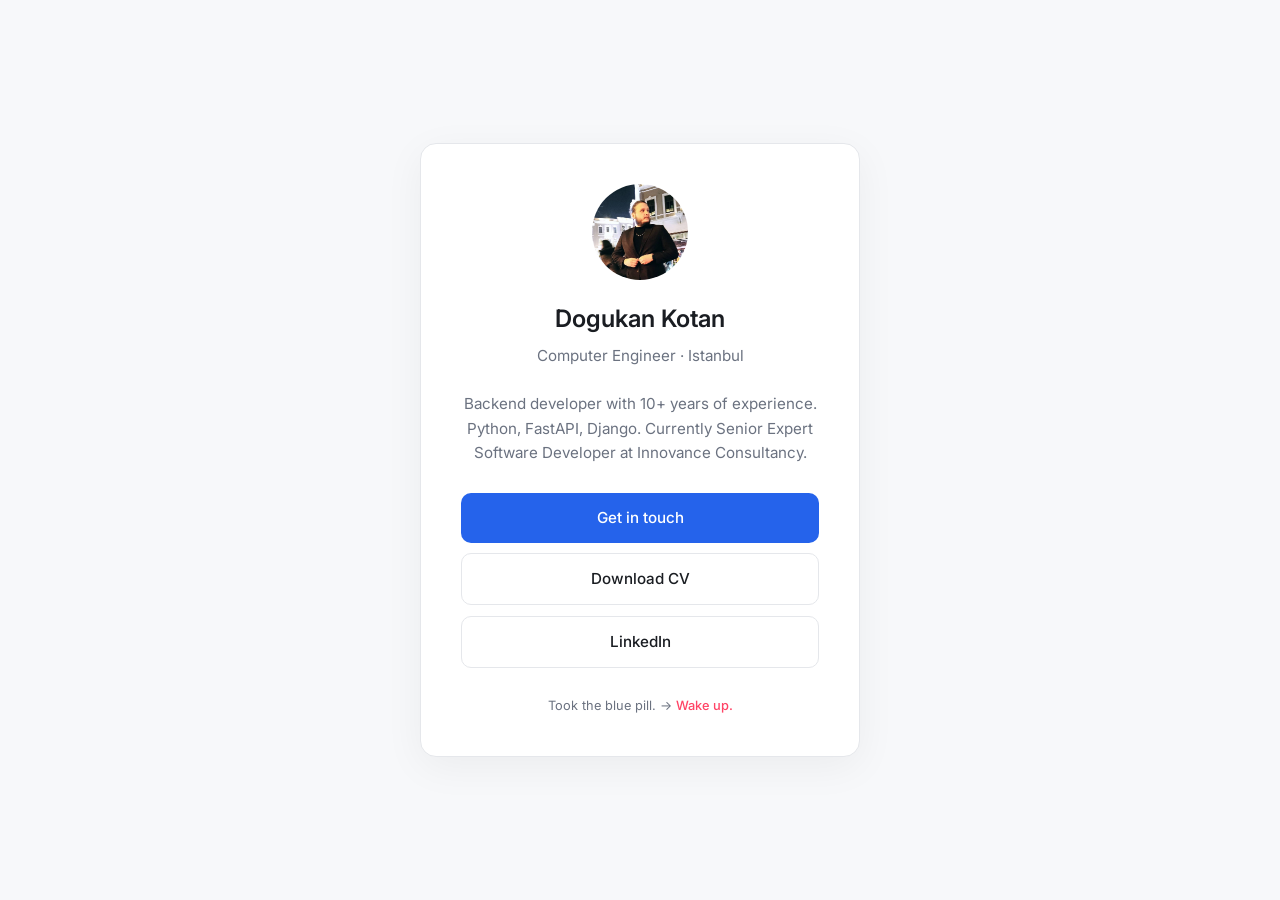
==== blue.html @ e7d3eeba "Add Matrix-style pill choice gateway and blue pill page" ====
<!DOCTYPE html>
<html lang="en">
<head>
    <meta charset="UTF-8">
    <meta name="viewport" content="width=device-width, initial-scale=1.0">
    <title>Dogukan Kotan</title>
    <link rel="preconnect" href="https://fonts.googleapis.com">
    <link rel="preconnect" href="https://fonts.gstatic.com" crossorigin>
    <link href="https://fonts.googleapis.com/css2?family=Inter:wght@400;500;600&display=swap" rel="stylesheet">
    <style>
        *, *::before, *::after { box-sizing: border-box; margin: 0; padding: 0; }

        :root {
            --bg: #f7f8fa;
            --card: #ffffff;
            --text: #1a1d22;
            --muted: #6b7280;
            --line: #e5e7eb;
            --blue: #2563eb;
        }

        body {
            background: var(--bg);
            color: var(--text);
            font-family: 'Inter', -apple-system, sans-serif;
            line-height: 1.6;
            min-height: 100vh;
            display: flex;
            align-items: center;
            justify-content: center;
            padding: 2rem;
        }

        .card {
            background: var(--card);
            border: 1px solid var(--line);
            border-radius: 16px;
            padding: 2.5rem;
            max-width: 440px;
            width: 100%;
            box-shadow: 0 10px 40px rgba(0, 0, 0, 0.05);
            text-align: center;
        }

        .avatar {
            width: 96px;
            height: 96px;
            border-radius: 50%;
            object-fit: cover;
            margin: 0 auto 1.25rem;
            display: block;
        }

        h1 {
            font-size: 1.5rem;
            font-weight: 600;
            margin-bottom: 0.35rem;
        }

        .role {
            color: var(--muted);
            font-size: 0.95rem;
            margin-bottom: 1.5rem;
        }

        p.bio {
            color: var(--muted);
            font-size: 0.95rem;
            margin-bottom: 1.75rem;
        }

        .links {
            display: flex;
            flex-direction: column;
            gap: 0.65rem;
        }

        .links a {
            display: block;
            padding: 0.8rem 1rem;
            border-radius: 10px;
            text-decoration: none;
            font-size: 0.95rem;
            font-weight: 500;
            transition: transform 0.15s ease, background 0.15s ease;
        }

        .links a:hover { transform: translateY(-2px); }

        .btn-primary { background: var(--blue); color: #fff; }
        .btn-primary:hover { background: #1d4ed8; }

        .btn-ghost {
            background: transparent;
            color: var(--text);
            border: 1px solid var(--line);
        }
        .btn-ghost:hover { background: #f3f4f6; }

        .back {
            margin-top: 1.75rem;
            font-size: 0.8rem;
            color: var(--muted);
        }
        .back a { color: #ff4466; text-decoration: none; font-weight: 500; }
        .back a:hover { text-decoration: underline; }
    </style>
</head>
<body>
    <main class="card">
        <img src="images/me.jpeg" alt="Dogukan Kotan" class="avatar">
        <h1>Dogukan Kotan</h1>
        <p class="role">Computer Engineer · Istanbul</p>
        <p class="bio">
            Backend developer with 10+ years of experience. Python, FastAPI, Django.
            Currently Senior Expert Software Developer at Innovance Consultancy.
        </p>
        <div class="links">
            <a href="mailto:me@dogukankotan.com" class="btn-primary">Get in touch</a>
            <a href="cv.html" target="_blank" rel="noopener noreferrer" class="btn-ghost">Download CV</a>
            <a href="https://www.linkedin.com/in/dogukankotan/" target="_blank" rel="noopener noreferrer" class="btn-ghost">LinkedIn</a>
        </div>
        <p class="back">
            Took the blue pill. → <a href="index.html">Wake up.</a>
        </p>
    </main>
</body>
</html>
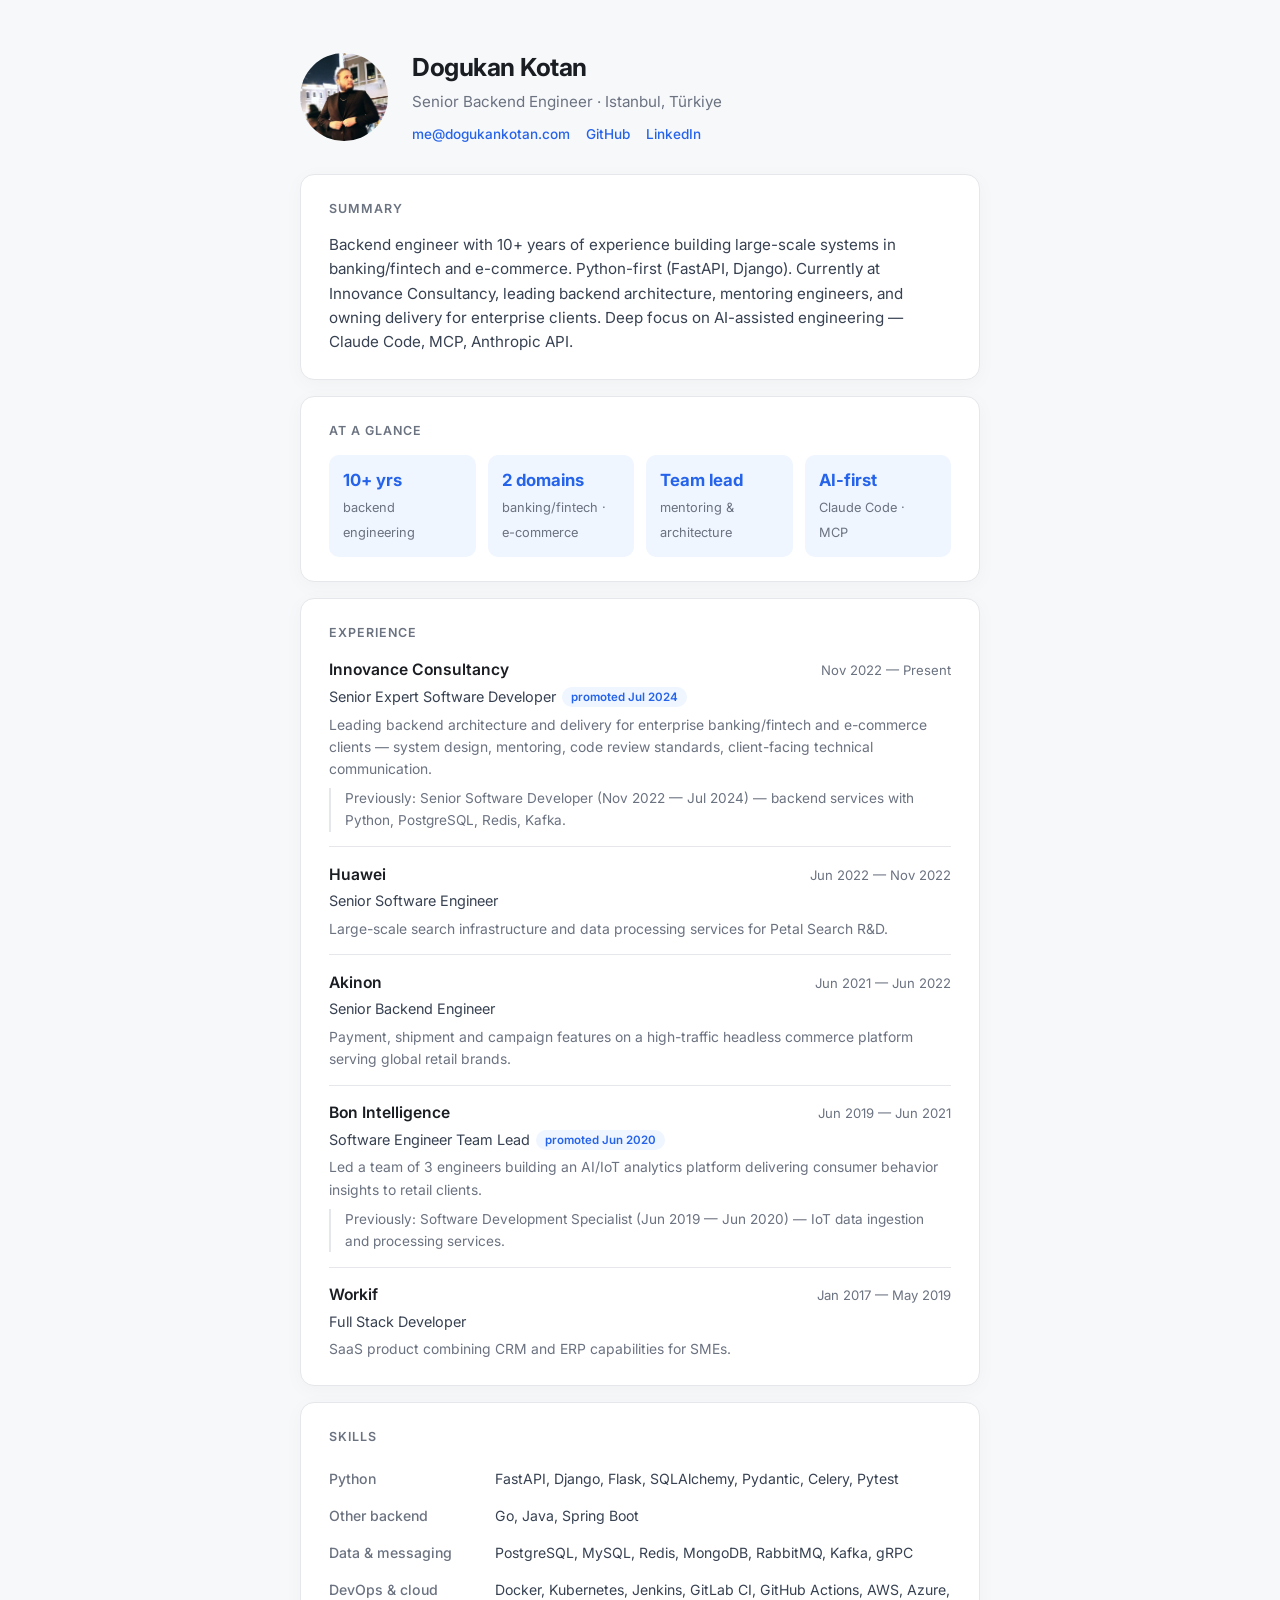
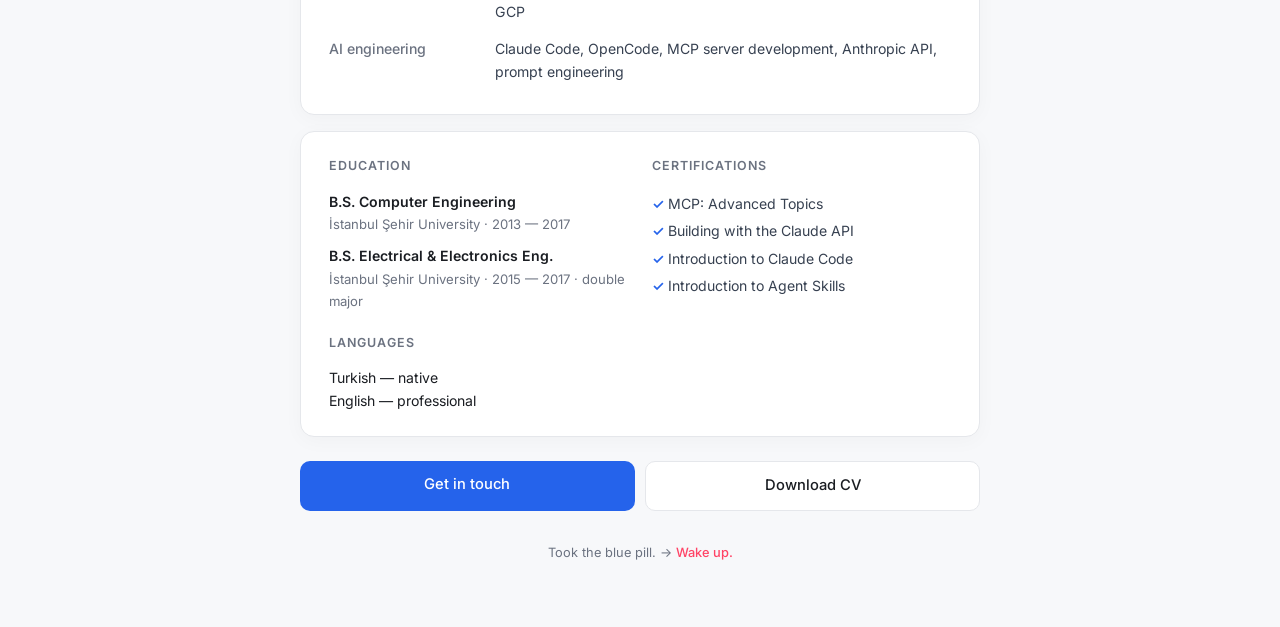
==== commit 45687a18: "refactor: update CV layout and content for clarity and consistency - Enhanced print styles in cv.css" ====
--- a/blue.html
+++ b/blue.html
@@ -3,10 +3,10 @@
 <head>
     <meta charset="UTF-8">
     <meta name="viewport" content="width=device-width, initial-scale=1.0">
-    <title>Dogukan Kotan</title>
+    <title>Dogukan Kotan — Senior Backend Engineer</title>
     <link rel="preconnect" href="https://fonts.googleapis.com">
     <link rel="preconnect" href="https://fonts.gstatic.com" crossorigin>
-    <link href="https://fonts.googleapis.com/css2?family=Inter:wght@400;500;600&display=swap" rel="stylesheet">
+    <link href="https://fonts.googleapis.com/css2?family=Inter:wght@400;500;600;700&display=swap" rel="stylesheet">
     <style>
         *, *::before, *::after { box-sizing: border-box; margin: 0; padding: 0; }
 
@@ -17,6 +17,7 @@
             --muted: #6b7280;
             --line: #e5e7eb;
             --blue: #2563eb;
+            --blue-soft: #eff6ff;
         }
 
         body {
@@ -24,63 +25,201 @@
             color: var(--text);
             font-family: 'Inter', -apple-system, sans-serif;
             line-height: 1.6;
-            min-height: 100vh;
+            padding: 3rem 1.25rem 4rem;
+        }
+
+        .page {
+            max-width: 680px;
+            margin: 0 auto;
+        }
+
+        /* ── Header ── */
+        .header {
             display: flex;
             align-items: center;
-            justify-content: center;
-            padding: 2rem;
-        }
-
-        .card {
+            gap: 1.5rem;
+            margin-bottom: 1.75rem;
+        }
+
+        .avatar {
+            width: 88px;
+            height: 88px;
+            border-radius: 50%;
+            object-fit: cover;
+            flex-shrink: 0;
+        }
+
+        h1 {
+            font-size: 1.55rem;
+            font-weight: 700;
+            letter-spacing: -0.02em;
+        }
+
+        .role {
+            color: var(--muted);
+            font-size: 0.95rem;
+            margin-top: 0.15rem;
+        }
+
+        .contact-row {
+            display: flex;
+            flex-wrap: wrap;
+            gap: 0.4rem 1rem;
+            margin-top: 0.6rem;
+            font-size: 0.85rem;
+        }
+
+        .contact-row a {
+            color: var(--blue);
+            text-decoration: none;
+            font-weight: 500;
+        }
+
+        .contact-row a:hover { text-decoration: underline; }
+
+        /* ── Sections ── */
+        section {
             background: var(--card);
             border: 1px solid var(--line);
-            border-radius: 16px;
-            padding: 2.5rem;
-            max-width: 440px;
-            width: 100%;
-            box-shadow: 0 10px 40px rgba(0, 0, 0, 0.05);
-            text-align: center;
-        }
-
-        .avatar {
-            width: 96px;
-            height: 96px;
-            border-radius: 50%;
-            object-fit: cover;
-            margin: 0 auto 1.25rem;
+            border-radius: 14px;
+            padding: 1.5rem 1.75rem;
+            margin-bottom: 1rem;
+            box-shadow: 0 4px 20px rgba(0, 0, 0, 0.03);
+        }
+
+        h2 {
+            font-size: 0.78rem;
+            font-weight: 600;
+            text-transform: uppercase;
+            letter-spacing: 0.08em;
+            color: var(--muted);
+            margin-bottom: 0.9rem;
+        }
+
+        .summary { font-size: 0.95rem; color: #374151; }
+
+        /* ── Highlights ── */
+        .highlights {
+            display: grid;
+            grid-template-columns: repeat(auto-fit, minmax(140px, 1fr));
+            gap: 0.75rem;
+        }
+
+        .highlight {
+            background: var(--blue-soft);
+            border-radius: 10px;
+            padding: 0.75rem 0.9rem;
+        }
+
+        .highlight strong {
             display: block;
-        }
-
-        h1 {
-            font-size: 1.5rem;
+            font-size: 1.05rem;
+            font-weight: 700;
+            color: var(--blue);
+        }
+
+        .highlight span {
+            font-size: 0.8rem;
+            color: var(--muted);
+        }
+
+        /* ── Experience ── */
+        .job { padding: 0.9rem 0; border-bottom: 1px solid var(--line); }
+        .job:first-of-type { padding-top: 0; }
+        .job:last-child { border-bottom: none; padding-bottom: 0; }
+
+        .job-head {
+            display: flex;
+            justify-content: space-between;
+            align-items: baseline;
+            gap: 1rem;
+            flex-wrap: wrap;
+        }
+
+        .job-company { font-weight: 600; font-size: 0.98rem; }
+        .job-dates { color: var(--muted); font-size: 0.82rem; white-space: nowrap; }
+
+        .job-role {
+            font-size: 0.9rem;
+            color: #374151;
+            margin-top: 0.15rem;
+        }
+
+        .promoted {
+            display: inline-block;
+            background: var(--blue-soft);
+            color: var(--blue);
+            font-size: 0.72rem;
             font-weight: 600;
-            margin-bottom: 0.35rem;
-        }
-
-        .role {
-            color: var(--muted);
-            font-size: 0.95rem;
-            margin-bottom: 1.5rem;
-        }
-
-        p.bio {
-            color: var(--muted);
-            font-size: 0.95rem;
-            margin-bottom: 1.75rem;
-        }
-
+            border-radius: 999px;
+            padding: 0.05rem 0.55rem;
+            margin-left: 0.4rem;
+            vertical-align: 1px;
+        }
+
+        .job-desc {
+            font-size: 0.87rem;
+            color: var(--muted);
+            margin-top: 0.35rem;
+        }
+
+        .job-prev {
+            font-size: 0.85rem;
+            color: var(--muted);
+            margin-top: 0.5rem;
+            padding-left: 0.9rem;
+            border-left: 2px solid var(--line);
+        }
+
+        /* ── Skills ── */
+        .skill-row {
+            display: grid;
+            grid-template-columns: 150px 1fr;
+            gap: 1rem;
+            padding: 0.45rem 0;
+            font-size: 0.88rem;
+        }
+
+        .skill-row dt { color: var(--muted); font-weight: 500; }
+        .skill-row dd { color: #374151; }
+
+        /* ── Footer grid: education / languages ── */
+        .meta-grid {
+            display: grid;
+            grid-template-columns: 1fr 1fr;
+            gap: 1.5rem;
+        }
+
+        @media (max-width: 540px) {
+            .meta-grid { grid-template-columns: 1fr; }
+            .skill-row { grid-template-columns: 1fr; gap: 0.1rem; }
+            .header { flex-direction: column; text-align: center; }
+            .contact-row { justify-content: center; }
+        }
+
+        .meta-item { font-size: 0.88rem; }
+        .meta-item .t { font-weight: 600; }
+        .meta-item .s { color: var(--muted); font-size: 0.82rem; }
+
+        ul.plain { list-style: none; }
+        ul.plain li { font-size: 0.88rem; color: #374151; padding: 0.15rem 0; }
+        ul.plain li::before { content: '✓ '; color: var(--blue); font-weight: 600; }
+
+        /* ── CTA ── */
         .links {
             display: flex;
-            flex-direction: column;
+            flex-wrap: wrap;
             gap: 0.65rem;
+            margin-top: 1.5rem;
         }
 
         .links a {
-            display: block;
-            padding: 0.8rem 1rem;
+            flex: 1 1 140px;
+            text-align: center;
+            padding: 0.75rem 1rem;
             border-radius: 10px;
             text-decoration: none;
-            font-size: 0.95rem;
+            font-size: 0.92rem;
             font-weight: 500;
             transition: transform 0.15s ease, background 0.15s ease;
         }
@@ -91,35 +230,154 @@
         .btn-primary:hover { background: #1d4ed8; }
 
         .btn-ghost {
-            background: transparent;
+            background: var(--card);
             color: var(--text);
             border: 1px solid var(--line);
         }
         .btn-ghost:hover { background: #f3f4f6; }
 
         .back {
-            margin-top: 1.75rem;
+            margin-top: 2rem;
             font-size: 0.8rem;
             color: var(--muted);
+            text-align: center;
         }
         .back a { color: #ff4466; text-decoration: none; font-weight: 500; }
         .back a:hover { text-decoration: underline; }
     </style>
 </head>
 <body>
-    <main class="card">
-        <img src="images/me.jpeg" alt="Dogukan Kotan" class="avatar">
-        <h1>Dogukan Kotan</h1>
-        <p class="role">Computer Engineer · Istanbul</p>
-        <p class="bio">
-            Backend developer with 10+ years of experience. Python, FastAPI, Django.
-            Currently Senior Expert Software Developer at Innovance Consultancy.
-        </p>
+    <main class="page">
+
+        <div class="header">
+            <img src="images/me.jpeg" alt="Dogukan Kotan" class="avatar">
+            <div>
+                <h1>Dogukan Kotan</h1>
+                <p class="role">Senior Backend Engineer · Istanbul, Türkiye</p>
+                <div class="contact-row">
+                    <a href="mailto:me@dogukankotan.com">me@dogukankotan.com</a>
+                    <a href="https://github.com/dogukankotan" target="_blank" rel="noopener noreferrer">GitHub</a>
+                    <a href="https://www.linkedin.com/in/dogukankotan/" target="_blank" rel="noopener noreferrer">LinkedIn</a>
+                </div>
+            </div>
+        </div>
+
+        <section>
+            <h2>Summary</h2>
+            <p class="summary">
+                Backend engineer with 10+ years of experience building large-scale systems in
+                banking/fintech and e-commerce. Python-first (FastAPI, Django). Currently at
+                Innovance Consultancy, leading backend architecture, mentoring engineers, and
+                owning delivery for enterprise clients. Deep focus on AI-assisted engineering —
+                Claude Code, MCP, Anthropic API.
+            </p>
+        </section>
+
+        <section>
+            <h2>At a glance</h2>
+            <div class="highlights">
+                <div class="highlight"><strong>10+ yrs</strong><span>backend engineering</span></div>
+                <div class="highlight"><strong>2 domains</strong><span>banking/fintech · e-commerce</span></div>
+                <div class="highlight"><strong>Team lead</strong><span>mentoring &amp; architecture</span></div>
+                <div class="highlight"><strong>AI-first</strong><span>Claude Code · MCP</span></div>
+            </div>
+        </section>
+
+        <section>
+            <h2>Experience</h2>
+
+            <div class="job">
+                <div class="job-head">
+                    <span class="job-company">Innovance Consultancy</span>
+                    <span class="job-dates">Nov 2022 — Present</span>
+                </div>
+                <p class="job-role">Senior Expert Software Developer<span class="promoted">promoted Jul 2024</span></p>
+                <p class="job-desc">
+                    Leading backend architecture and delivery for enterprise banking/fintech and
+                    e-commerce clients — system design, mentoring, code review standards, client-facing
+                    technical communication.
+                </p>
+                <p class="job-prev">Previously: Senior Software Developer (Nov 2022 — Jul 2024) — backend services with Python, PostgreSQL, Redis, Kafka.</p>
+            </div>
+
+            <div class="job">
+                <div class="job-head">
+                    <span class="job-company">Huawei</span>
+                    <span class="job-dates">Jun 2022 — Nov 2022</span>
+                </div>
+                <p class="job-role">Senior Software Engineer</p>
+                <p class="job-desc">Large-scale search infrastructure and data processing services for Petal Search R&amp;D.</p>
+            </div>
+
+            <div class="job">
+                <div class="job-head">
+                    <span class="job-company">Akinon</span>
+                    <span class="job-dates">Jun 2021 — Jun 2022</span>
+                </div>
+                <p class="job-role">Senior Backend Engineer</p>
+                <p class="job-desc">Payment, shipment and campaign features on a high-traffic headless commerce platform serving global retail brands.</p>
+            </div>
+
+            <div class="job">
+                <div class="job-head">
+                    <span class="job-company">Bon Intelligence</span>
+                    <span class="job-dates">Jun 2019 — Jun 2021</span>
+                </div>
+                <p class="job-role">Software Engineer Team Lead<span class="promoted">promoted Jun 2020</span></p>
+                <p class="job-desc">Led a team of 3 engineers building an AI/IoT analytics platform delivering consumer behavior insights to retail clients.</p>
+                <p class="job-prev">Previously: Software Development Specialist (Jun 2019 — Jun 2020) — IoT data ingestion and processing services.</p>
+            </div>
+
+            <div class="job">
+                <div class="job-head">
+                    <span class="job-company">Workif</span>
+                    <span class="job-dates">Jan 2017 — May 2019</span>
+                </div>
+                <p class="job-role">Full Stack Developer</p>
+                <p class="job-desc">SaaS product combining CRM and ERP capabilities for SMEs.</p>
+            </div>
+        </section>
+
+        <section>
+            <h2>Skills</h2>
+            <dl>
+                <div class="skill-row"><dt>Python</dt><dd>FastAPI, Django, Flask, SQLAlchemy, Pydantic, Celery, Pytest</dd></div>
+                <div class="skill-row"><dt>Other backend</dt><dd>Go, Java, Spring Boot</dd></div>
+                <div class="skill-row"><dt>Data &amp; messaging</dt><dd>PostgreSQL, MySQL, Redis, MongoDB, RabbitMQ, Kafka, gRPC</dd></div>
+                <div class="skill-row"><dt>DevOps &amp; cloud</dt><dd>Docker, Kubernetes, Jenkins, GitLab CI, GitHub Actions, AWS, Azure, GCP</dd></div>
+                <div class="skill-row"><dt>AI engineering</dt><dd>Claude Code, OpenCode, MCP server development, Anthropic API, prompt engineering</dd></div>
+            </dl>
+        </section>
+
+        <section>
+            <div class="meta-grid">
+                <div>
+                    <h2>Education</h2>
+                    <p class="meta-item"><span class="t">B.S. Computer Engineering</span><br>
+                    <span class="s">İstanbul Şehir University · 2013 — 2017</span></p>
+                    <p class="meta-item" style="margin-top:0.6rem"><span class="t">B.S. Electrical &amp; Electronics Eng.</span><br>
+                    <span class="s">İstanbul Şehir University · 2015 — 2017 · double major</span></p>
+
+                    <h2 style="margin-top:1.25rem">Languages</h2>
+                    <p class="meta-item">Turkish — native<br>English — professional</p>
+                </div>
+                <div>
+                    <h2>Certifications</h2>
+                    <ul class="plain">
+                        <li>MCP: Advanced Topics</li>
+                        <li>Building with the Claude API</li>
+                        <li>Introduction to Claude Code</li>
+                        <li>Introduction to Agent Skills</li>
+                    </ul>
+                </div>
+            </div>
+        </section>
+
         <div class="links">
             <a href="mailto:me@dogukankotan.com" class="btn-primary">Get in touch</a>
             <a href="cv.html" target="_blank" rel="noopener noreferrer" class="btn-ghost">Download CV</a>
-            <a href="https://www.linkedin.com/in/dogukankotan/" target="_blank" rel="noopener noreferrer" class="btn-ghost">LinkedIn</a>
         </div>
+
         <p class="back">
             Took the blue pill. → <a href="index.html">Wake up.</a>
         </p>
